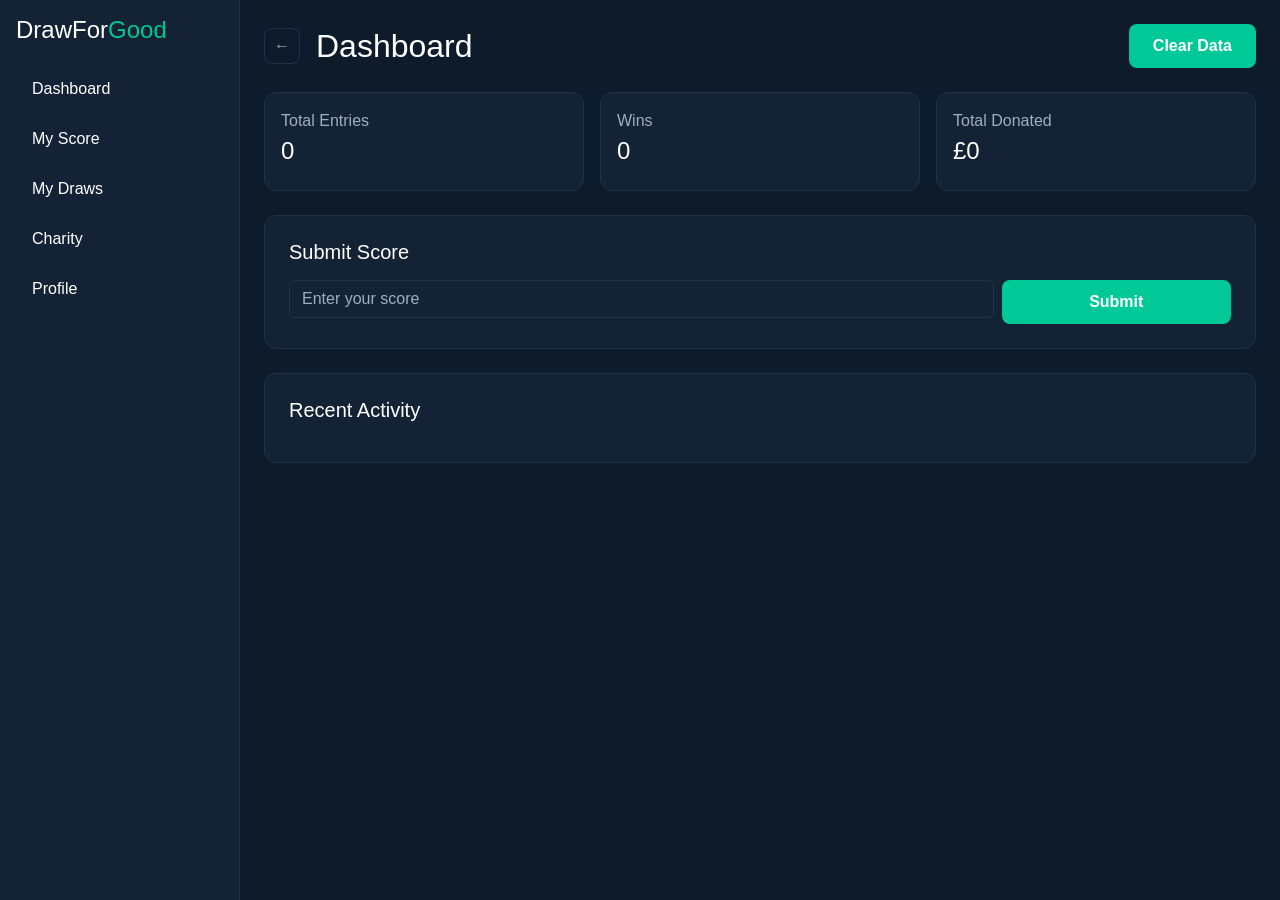
==== dashboard.html @ ee6ca9f5 "final submission" ====
<!DOCTYPE html>
<html lang="en">

<head>
    <meta charset="UTF-8">
    <meta name="viewport" content="width=device-width, initial-scale=1.0">
    <title>Dashboard</title>
    <!-- Google fonts -->
    <link href="https://fonts.googleapis.com/css2?family=Poppins:wght@400;500;600;700&display=swap" rel="stylesheet">

    <!-- Bootstrap CSS -->
    <link href="https://cdn.jsdelivr.net/npm/bootstrap@5.3.0/dist/css/bootstrap.min.css" rel="stylesheet">

    <!-- Bootstrap Icons -->
    <link href="https://cdn.jsdelivr.net/npm/bootstrap-icons@1.11.0/font/bootstrap-icons.css" rel="stylesheet">

    <!-- Custom CSS  -->
    <link rel="stylesheet" href="style.css">
    <link rel="stylesheet" href="dashboard.css">
</head>

<body>
    <div class="dashboard d-flex">

        <!-- SIDEBAR -->
        <aside class="sidebar p-3">
            <h4 class="logo mb-4">DrawFor<span>Good</span></h4>

            <nav class="nav flex-column">
                <a href="dashboard.html" class="nav-link active">Dashboard</a>
                <a class="nav-link">My Score</a>
                <a class="nav-link">My Draws</a>
                <a class="nav-link">Charity</a>
                <a class="nav-link">Profile</a>
            </nav>
        </aside>

        <!-- MAIN CONTENT -->
        <main class="main flex-grow-1 p-4">

            <!-- TOPBAR -->
            <div class="topbar d-flex justify-content-between align-items-center mb-4">

                <div class="d-flex align-items-center gap-3">
                    <a href="index.html" class="back-icon">←</a>
                    <h2 class="mb-0">Dashboard</h2>
                </div>

                <button class="btn btn-cta" id="resetBtn">Clear Data</button>
            </div>

            <!-- STATS -->
            <div class="row g-3">

                <div class="col-12 col-lg-4">
                    <div class="card dashboard-card p-3">
                        <p class="lable-text mb-1">Total Entries</p>
                        <h4 id="totalEntries">0</h4>
                    </div>
                </div>

                <div class="col-12 col-lg-4">
                    <div class="card dashboard-card p-3">
                        <p class="lable-text mb-1">Wins</p>
                        <h4 id="totalWins">0</h4>
                    </div>
                </div>

                <div class="col-12 col-lg-4">
                    <div class="card dashboard-card p-3">
                        <p class="lable-text mb-1">Total Donated</p>
                        <h4 id="totalDonated">£0</h4>
                    </div>
                </div>

            </div>

            <!-- SUBMIT SCORE -->
            <div class="card dashboard-card p-4 mt-4">
                <h5 class="mb-3">Submit Score</h5>

                <div class="row g-2">
                    <div class="col-md-9">
                        <input type="number" class="form-control custom-input" id="scoreInput"
                            placeholder="Enter your score">
                    </div>
                    <div class="col-md-3">
                        <button class="btn btn-cta w-100" id="submitBtn">Submit</button>
                    </div>
                </div>
            </div>

            <!-- RECENT ACTIVITY -->
            <div class="card dashboard-card p-4 mt-4">
                <h5 class="mb-3">Recent Activity</h5>

                <ul class="activity-list" id="activityList"></ul>
            </div>

        </main>
    </div>
    <!-- Bootstrap JS -->
    <script src="https://cdn.jsdelivr.net/npm/bootstrap@5.3.0/dist/js/bootstrap.bundle.min.js"></script>
    <!-- Custom JS -->
    <script src="app.js"></script>
</body>

</html>
---- style.css ----
:root {
    --primary-bg: #0D1B2A;
    --accent: #00C896;
    --accent-hover: #00A87E;
    --card-bg: #132335;
    --text-primary: #FFFFFF;
    --text-secondary: #A0AEC0;
    --border: #1E3448;
}

* {
    margin: 0;
    padding: 0;
    box-sizing: border-box;
}

*:focus {
    outline: none;
}

html {
    scroll-behavior: smooth;
}

body {
    background-color: var(--primary-bg);
    color: var(--text-primary);
    font-family: 'Poppins', sans-serif;
}

/* navbar */
.header {
    position: sticky;
    top: 0;
    z-index: 1000;
    padding: 16px 0;
    background-color: var(--primary-bg);
    border-bottom: 1px solid var(--accent-hover);
}

.navbar {
    height: 70px;
    position: relative;
}

.navbar-brand {
    color: var(--accent);
    font-weight: 700;
    font-size: 1.6rem;
    letter-spacing: -0.5px;
}

.brand-highlight {
    color: #ffffff;
}

.btn-cta {
    background: var(--accent);
    color: #fff;
    border-radius: 8px;
}

.nav-link {
    color: #fff !important;
    margin-right: 20px;
}

.nav-link:hover {
    color: var(--accent) !important;
    transition: color 0.3s ease;
}

.btn-cta:hover {
    background: var(--accent-hover);
    transform: translateY(-2px);
    transition: all 0.3s ease;
}

.navbar-brand:hover {
    color: #fff;
    transition: color 0.3s ease;
}

.navbar-toggler {
    border: 1.5px solid var(--border);
    border-radius: 8px;
    padding: 6px 10px;
    background: transparent;
}

.navbar-toggler:focus {
    box-shadow: none;
    outline: none;
}

/* HERO SECTION  */
.hero-section {
    padding: 100px 0;
    background-color: var(--primary-bg);
    min-height: 90vh;
    display: flex;
    align-items: center;
}

/* LEFT SIDE  */
.hero-badge {
    display: inline-block;
    background-color: var(--card-bg);
    color: var(--accent);
    border: 1px solid var(--accent);
    border-radius: 50px;
    padding: 6px 16px;
    font-size: 0.85rem;
    font-weight: 500;
    margin-bottom: 24px;
    letter-spacing: 0.5px;
}

.hero-title {
    font-size: 3.2rem;
    font-weight: 700;
    line-height: 1.2;
    color: var(--text-primary);
    margin-bottom: 20px;
}

.hero-accent {
    color: var(--accent);
}

.hero-sub {
    font-size: 1.05rem;
    color: var(--text-secondary);
    line-height: 1.7;
    margin-bottom: 36px;
    max-width: 460px;
}

.hero-buttons {
    display: flex;
    gap: 16px;
    flex-wrap: wrap;
}

.btn-outline {
    background: transparent;
    color: var(--text-primary);
    border: 1.5px solid var(--text-secondary) !important;
    border-radius: 8px;
    padding: 10px 24px;
    font-weight: 500;
    transition: all 0.3s ease;
}

.btn-outline:hover {
    border-color: var(--accent);
    color: var(--accent);
}

.btn-cta {
    background: var(--accent);
    color: #fff;
    border-radius: 8px;
    padding: 10px 24px;
    font-weight: 600;
    transition: all 0.3s ease;
}

.btn-cta:hover {
    background: var(--accent-hover);
    transform: translateY(-2px);
    color: #fff;
}

/* RIGHT SIDE: STATS CARD  */
.hero-right {
    display: flex;
    justify-content: center;
    align-items: center;
    padding-left: 40px;
}

.stats-card {
    background-color: var(--card-bg);
    border: 1px solid var(--border);
    border-radius: 20px;
    padding: 36px;
    width: 100%;
    max-width: 360px;
}

.stats-title {
    font-size: 0.85rem;
    font-weight: 600;
    color: var(--text-secondary);
    text-transform: uppercase;
    letter-spacing: 1px;
    margin-bottom: 24px;
}

.stat-item {
    display: flex;
    align-items: center;
    gap: 16px;
    padding: 12px 0;
}

.stat-icon {
    font-size: 1.6rem;
    width: 44px;
    text-align: center;
}

.stat-label {
    font-size: 0.8rem;
    color: var(--text-secondary);
    margin-bottom: 2px;
}

.stat-value {
    font-size: 1.5rem;
    font-weight: 700;
    color: var(--text-primary);
    margin-bottom: 0;
}

.stat-divider {
    height: 1px;
    background-color: var(--border);
    margin: 4px 0;
}

/*  HOW IT WORKS SECTION  */
.how-section {
    padding: 100px 0;
    background-color: var(--primary-bg);
}

/*  SECTION HEADER  */
.section-badge {
    display: inline-block;
    background-color: var(--card-bg);
    color: var(--accent);
    border: 1px solid var(--accent);
    border-radius: 50px;
    padding: 6px 16px;
    font-size: 0.85rem;
    font-weight: 500;
    margin-bottom: 16px;
    letter-spacing: 0.5px;
}

.section-title {
    font-size: 2.2rem;
    font-weight: 700;
    color: var(--text-primary);
    margin-bottom: 12px;
}

.section-sub {
    font-size: 1rem;
    color: var(--text-secondary);
    margin-bottom: 0;
}

.section-header {
    margin-bottom: 48px;
}

/*  STEP CARDS  */
.step-card {
    background-color: var(--card-bg);
    border: 1px solid var(--border);
    border-radius: 16px;
    padding: 32px 24px;
    height: 100%;
    transition: all 0.3s ease;
    position: relative;
    overflow: hidden;
}

.step-card:hover {
    border-color: var(--accent);
    transform: translateY(-6px);
    box-shadow: 0 12px 32px rgba(0, 200, 150, 0.1);
}

/* big faded number behind content */
.step-number {
    font-size: 4rem;
    font-weight: 800;
    color: var(--border);
    line-height: 1;
    margin-bottom: 16px;
    opacity: 0.6;
}

.step-icon {
    font-size: 2rem;
    margin-bottom: 16px;
}

.step-title {
    font-size: 1.1rem;
    font-weight: 600;
    color: var(--text-primary);
    margin-bottom: 10px;
}

.step-desc {
    font-size: 0.9rem;
    color: var(--text-secondary);
    line-height: 1.6;
    margin-bottom: 0;
}

/*  CHARITIES SECTION  */
.charities-section {
    padding: 100px 0;
    background-color: var(--card-bg);
}

.charities-section .row>div {
    display: flex;
}

/* CHARITY CARDS  */
.charity-card {
    background-color: var(--primary-bg);
    border: 1px solid var(--border);
    border-radius: 16px;
    padding: 32px 24px;
    height: 100%;
    transition: all 0.3s ease;
    position: relative;
}

.charity-card:hover {
    border-color: var(--accent);
    transform: translateY(-6px);
    box-shadow: 0 12px 32px rgba(0, 200, 150, 0.1);
}

/*  FEATURED CARD  */
.charity-card--featured {
    border-color: var(--accent);
    background: linear-gradient(135deg,
            var(--primary-bg) 0%,
            rgba(0, 200, 150, 0.05) 100%);
}

.charity-featured-label {
    display: inline-block;
    background-color: var(--accent);
    color: #fff;
    border-radius: 50px;
    padding: 4px 14px;
    font-size: 0.75rem;
    font-weight: 600;
    margin-bottom: 16px;
    letter-spacing: 0.5px;
}

.charity-icon {
    font-size: 2.4rem;
    margin-bottom: 12px;
}

.charity-tag {
    display: inline-block;
    background-color: var(--card-bg);
    color: var(--text-secondary);
    border: 1px solid var(--border);
    border-radius: 50px;
    padding: 3px 12px;
    font-size: 0.75rem;
    font-weight: 500;
    margin-bottom: 14px;
}

.charity-name {
    font-size: 1.15rem;
    font-weight: 700;
    color: var(--text-primary);
    margin-bottom: 10px;
}

.charity-desc {
    font-size: 0.9rem;
    color: var(--text-secondary);
    line-height: 1.6;
    margin-bottom: 24px;
}

.charity-stats {
    display: flex;
    gap: 24px;
    padding-top: 20px;
    border-top: 1px solid var(--border);
}

.charity-stat {
    display: flex;
    flex-direction: column;
    gap: 4px;
}

.charity-stat-value {
    font-size: 1.2rem;
    font-weight: 700;
    color: var(--accent);
}

.charity-stat-label {
    font-size: 0.75rem;
    color: var(--text-secondary);
}

.charities-cta-text {
    color: var(--text-secondary);
    font-size: 1rem;
    margin-bottom: 16px;
}

/*  FOOTER  */
.footer {
    background-color: #0a1628;
    padding: 80px 0 0 0;
    border-top: 1px solid var(--border);
}

/*  BRAND  */
.footer-brand {
    font-size: 1.6rem;
    font-weight: 700;
    color: var(--accent);
    text-decoration: none;
    display: inline-block;
    margin-bottom: 16px;
}

.footer-brand .brand-highlight {
    color: #ffffff;
}

.footer-tagline {
    font-size: 0.9rem;
    color: var(--text-secondary);
    line-height: 1.7;
    margin-bottom: 24px;
    max-width: 280px;
}

/*  SOCIAL ICONS  */
.footer-socials {
    display: flex;
    gap: 12px;
}

.social-link {
    width: 38px;
    height: 38px;
    border-radius: 8px;
    background-color: var(--card-bg);
    border: 1px solid var(--border);
    display: flex;
    align-items: center;
    justify-content: center;
    color: var(--text-secondary);
    font-size: 1rem;
    text-decoration: none;
    transition: all 0.3s ease;
}

.social-link:hover {
    background-color: var(--accent);
    border-color: var(--accent);
    color: #fff;
    transform: translateY(-2px);
}

.footer-heading {
    font-size: 0.9rem;
    font-weight: 600;
    color: var(--text-primary);
    text-transform: uppercase;
    letter-spacing: 1px;
    margin-bottom: 20px;
}

.footer-links {
    list-style: none;
    padding: 0;
    margin: 0;
}

.footer-links li {
    margin-bottom: 12px;
}

.footer-links a {
    color: var(--text-secondary);
    text-decoration: none;
    font-size: 0.9rem;
    display: inline-block;
    transition: all 0.3s ease;
}

.footer-links a:hover {
    color: var(--accent);
    transform: translateX(4px);
}

/*  NEWSLETTER  */
.footer-newsletter-text {
    font-size: 0.9rem;
    color: var(--text-secondary);
    line-height: 1.6;
    margin-bottom: 16px;
}

.footer-newsletter {
    display: flex;
    gap: 8px;
}

.newsletter-input {
    flex: 1;
    background-color: var(--card-bg);
    border: 1px solid var(--border);
    border-radius: 8px;
    padding: 10px 16px;
    color: var(--text-primary);
    font-size: 0.9rem;
    outline: none;
    font-family: 'Poppins', sans-serif;
}

.newsletter-input::placeholder {
    color: var(--text-secondary);
}

.newsletter-input:focus {
    border-color: var(--accent);
}

.newsletter-btn {
    background-color: var(--accent);
    color: #fff;
    border: none;
    border-radius: 8px;
    padding: 10px 20px;
    font-size: 0.9rem;
    font-weight: 600;
    cursor: pointer;
    transition: all 0.3s ease;
    font-family: 'Poppins', sans-serif;
    white-space: nowrap;
}

.newsletter-btn:hover {
    background-color: var(--accent-hover);
    transform: translateY(-2px);
}

.footer-divider {
    height: 1px;
    background-color: var(--border);
    margin-top: 60px;
}

.footer-bottom {
    display: flex;
    justify-content: space-between;
    align-items: center;
    padding: 24px 0;
    flex-wrap: wrap;
    gap: 8px;
}

.footer-copy {
    font-size: 0.85rem;
    color: var(--text-secondary);
    margin-bottom: 0;
}

.footer-credit {
    font-size: 0.85rem;
    color: var(--text-secondary);
    margin-bottom: 0;
}

/*  RESPONSIVE  */
@media (max-width: 991px) {
    .navbar-collapse {
        background-color: var(--card-bg);
        border-radius: 12px;
        padding: 16px 20px;
        margin-top: 12px;
        border: 1px solid var(--border);
    }

    .navbar-collapse .nav-link {
        padding: 10px 0;
        border-bottom: 1px solid var(--border);
    }

    .navbar-collapse .nav-item:last-child .nav-link {
        border-bottom: none;
    }

    .navbar-collapse .btn-cta {
        width: 100%;
        text-align: center;
        margin-top: 12px;
        margin-left: 0 !important;
    }

    .hero-left {
        text-align: center;
    }

    .hero-badge {
        display: inline-block;
    }

    .hero-sub {
        margin-left: auto;
        margin-right: auto;
    }

    .hero-buttons {
        justify-content: center;
    }

    .hero-title {
        font-size: 2.4rem;
    }

    .hero-right {
        padding-left: 0;
        margin-top: 48px;
    }

    .stats-card {
        max-width: 100%;
    }

    .how-section {
        padding: 70px 0;
    }

    .section-title {
        font-size: 1.8rem;
    }

    .charities-section {
        padding: 70px 0;
    }

    .footer {
        padding: 60px 0 0 0;
    }

    .footer-tagline {
        max-width: 100%;
    }
}

@media (max-width: 576px) {
    .hero-section {
        padding: 60px 0;
    }

    .hero-title {
        font-size: 2rem;
    }

    .hero-buttons {
        flex-direction: column;
    }

    .btn-cta,
    .btn-outline {
        text-align: center;
    }

    .how-section {
        padding: 60px 0;
    }

    .section-title {
        font-size: 1.6rem;
    }

    .step-card {
        padding: 24px 20px;
    }

    .charities-section {
        padding: 60px 0;
    }

    .charity-stats {
        gap: 16px;
    }

    .footer {
        padding: 48px 0 0 0;
    }

    .footer-newsletter {
        flex-direction: column;
    }

    .newsletter-btn {
        width: 100%;
    }

    .footer-bottom {
        flex-direction: column;
        text-align: center;
    }
}
---- dashboard.css ----
body {
    margin: 0;
    font-family: sans-serif;
    background: var(--primary-bg);
    color: var(--text-primary);
}

.dashboard {
    display: flex;
    min-height: 100vh;
}

.dashboard {
    min-height: 100vh;
    background: var(--primary-bg);
    color: var(--text-primary);
}

.dashboard-card h4,
.dashboard-card h5,
.dashboard-card h3 {
    color: var(--text-primary);
}

.dashboard-card p {
    color: var(--text-secondary);
}

.label-text {
    color: var(--text-secondary);
    font-size: 14px;
}

.sidebar {
    width: 240px;
    background: var(--card-bg);
    border-right: 1px solid var(--border);
    padding: 20px;
}

.logo span {
    color: var(--accent);
}

.nav-link {
    color: var(--text-secondary);
    margin-bottom: 10px;
}

.nav-link.active,
.nav-link:hover {
    color: var(--accent);
}

.topbar {
    display: flex;
    justify-content: space-between;
    align-items: center;
}

.main {
    background: var(--primary-bg);
    flex: 1;
    padding: 30px;
}

.back-icon {
    display: flex;
    align-items: center;
    justify-content: center;
    width: 36px;
    height: 36px;
    border: 1px solid var(--border);
    border-radius: 8px;
    color: var(--text-secondary);
    text-decoration: none;
    cursor: pointer;
}

.back-icon:hover {
    color: var(--accent);
    border-color: var(--accent);
}

.dashboard-card {
    background: var(--card-bg);
    border: 1px solid var(--border);
    border-radius: 12px;
}

.dashboard-card:hover {
    transform: translateY(-3px);
    transition: 0.2s;
}

.btn-cta {
    background: var(--accent);
    color: #fff;
    border-radius: 8px;
    border: none;
}

.btn-cta:hover {
    background: var(--accent-hover);
}

.custom-input {
    background: transparent;
    border: 1px solid var(--border);
    color: var(--text-primary);
}

.custom-input::placeholder {
    color: var(--text-secondary);
}

.custom-input:focus {
    outline: none;
    border-color: var(--accent);
    box-shadow: none;
}

.activity-list {
    list-style: none;
    padding: 0;
    margin: 0;
}

.activity-list li {
    padding: 12px 0;
    border-bottom: 1px solid var(--border);
    color: var(--text-secondary);
    font-size: 15px;
}

.activity-list li:last-child {
    border-bottom: none;
}

/* TABLET (≤ 992px) */
@media (max-width: 992px) {

    .sidebar {
        width: 180px;
    }

    .main {
        padding: 20px;
    }

}

/* MOBILE (≤ 768px) */
@media (max-width: 768px) {

    .dashboard {
        flex-direction: column;
    }

    .sidebar {
        width: 100%;
        text-align: center;
    }

    .sidebar h4 {
        width: 100%;
        text-align: center;
        margin-bottom: 10px;
    }

    .sidebar nav {
        display: flex;
        justify-content: center;
        flex-wrap: wrap;
        gap: 15px;
        margin-top: 10px;
    }

    .sidebar .nav-link {
        font-size: 14px;
    }

    .main {
        padding: 20px;
    }

    .topbar {
        flex-direction: column;
        align-items: flex-start;
        gap: 15px;
    }

    .topbar .btn-cta {
        align-self: flex-start;
    }

    .row {
        flex-direction: column;
    }

    .card .row {
        flex-direction: column;
    }

    .card .btn {
        width: 100%;
    }

}

/* SMALL MOBILE (≤ 480px) */

@media (max-width: 480px) {
    .topbar {
        align-items: stretch;
    }

    .topbar .btn-cta {
        width: 100%;
    }

}

@media (max-width: 320px) {

    .main {
        padding: 15px;
    }

    .sidebar nav {
        gap: 8px;
    }

    .sidebar .nav-link {
        font-size: 13px;
    }

    .topbar h2 {
        font-size: 18px;
    }

    .btn-cta {
        font-size: 14px;
        padding: 10px;
    }

}
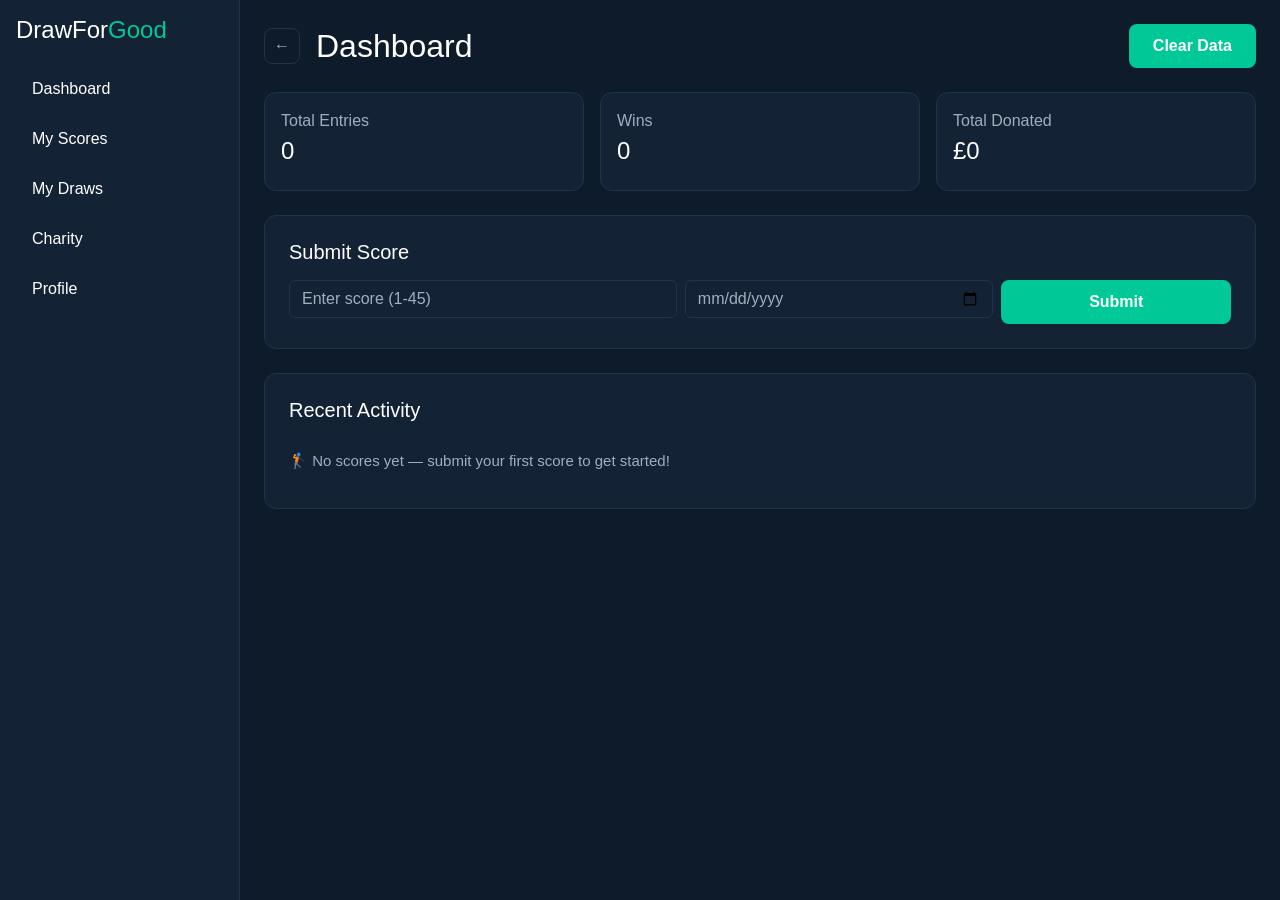
==== commit becbfa79: "cleanup css and added animations" ====
--- a/dashboard.html
+++ b/dashboard.html
@@ -28,7 +28,7 @@
 
             <nav class="nav flex-column">
                 <a href="dashboard.html" class="nav-link active">Dashboard</a>
-                <a class="nav-link">My Score</a>
+                <a class="nav-link">My Scores</a>
                 <a class="nav-link">My Draws</a>
                 <a class="nav-link">Charity</a>
                 <a class="nav-link">Profile</a>
@@ -80,9 +80,12 @@
                 <h5 class="mb-3">Submit Score</h5>
 
                 <div class="row g-2">
-                    <div class="col-md-9">
+                    <div class="col-md-5">
                         <input type="number" class="form-control custom-input" id="scoreInput"
-                            placeholder="Enter your score">
+                            placeholder="Enter score (1-45)" min="1" max="45">
+                    </div>
+                    <div class="col-md-4">
+                        <input type="date" class="form-control custom-input" id="dateInput">
                     </div>
                     <div class="col-md-3">
                         <button class="btn btn-cta w-100" id="submitBtn">Submit</button>
--- a/style.css
+++ b/style.css
@@ -114,6 +114,8 @@
     font-weight: 500;
     margin-bottom: 24px;
     letter-spacing: 0.5px;
+    animation: slideFromLeft 0.6s ease both;
+    animation-delay: 0.2s;
 }
 
 .hero-title {
@@ -122,6 +124,8 @@
     line-height: 1.2;
     color: var(--text-primary);
     margin-bottom: 20px;
+    animation: fadeUp 0.6s ease both;
+    animation-delay: 0.4s;
 }
 
 .hero-accent {
@@ -134,12 +138,16 @@
     line-height: 1.7;
     margin-bottom: 36px;
     max-width: 460px;
+    animation: fadeUp 0.6s ease both;
+    animation-delay: 0.6s;
 }
 
 .hero-buttons {
     display: flex;
     gap: 16px;
     flex-wrap: wrap;
+    animation: fadeUp 0.6s ease both;
+    animation-delay: 0.8s;
 }
 
 .btn-outline {
@@ -187,6 +195,45 @@
     padding: 36px;
     width: 100%;
     max-width: 360px;
+    animation: slideFromRight 0.7s ease both;
+    animation-delay: 1s;
+}
+
+/*  KEYFRAMES  */
+@keyframes slideFromLeft {
+    from {
+        opacity: 0;
+        transform: translateX(-40px);
+    }
+
+    to {
+        opacity: 1;
+        transform: translateX(0);
+    }
+}
+
+@keyframes fadeUp {
+    from {
+        opacity: 0;
+        transform: translateY(20px);
+    }
+
+    to {
+        opacity: 1;
+        transform: translateY(0);
+    }
+}
+
+@keyframes slideFromRight {
+    from {
+        opacity: 0;
+        transform: translateX(40px);
+    }
+
+    to {
+        opacity: 1;
+        transform: translateX(0);
+    }
 }
 
 .stats-title {
--- a/dashboard.css
+++ b/dashboard.css
@@ -120,6 +120,16 @@
     box-shadow: none;
 }
 
+input[type="date"] {
+    color: var(--text-secondary);
+}
+
+input[type="date"]::-webkit-calendar-picker-indicator,
+input[type="number"]::-webkit-outer-spin-button,
+input[type="number"]::-webkit-inner-spin-button {
+    cursor: pointer;
+}
+
 .activity-list {
     list-style: none;
     padding: 0;
@@ -139,7 +149,6 @@
 
 /* TABLET (≤ 992px) */
 @media (max-width: 992px) {
-
     .sidebar {
         width: 180px;
     }
@@ -147,12 +156,10 @@
     .main {
         padding: 20px;
     }
-
 }
 
 /* MOBILE (≤ 768px) */
 @media (max-width: 768px) {
-
     .dashboard {
         flex-direction: column;
     }
@@ -205,7 +212,6 @@
     .card .btn {
         width: 100%;
     }
-
 }
 
 /* SMALL MOBILE (≤ 480px) */
@@ -218,11 +224,9 @@
     .topbar .btn-cta {
         width: 100%;
     }
-
 }
 
 @media (max-width: 320px) {
-
     .main {
         padding: 15px;
     }
@@ -243,5 +247,4 @@
         font-size: 14px;
         padding: 10px;
     }
-
 }
